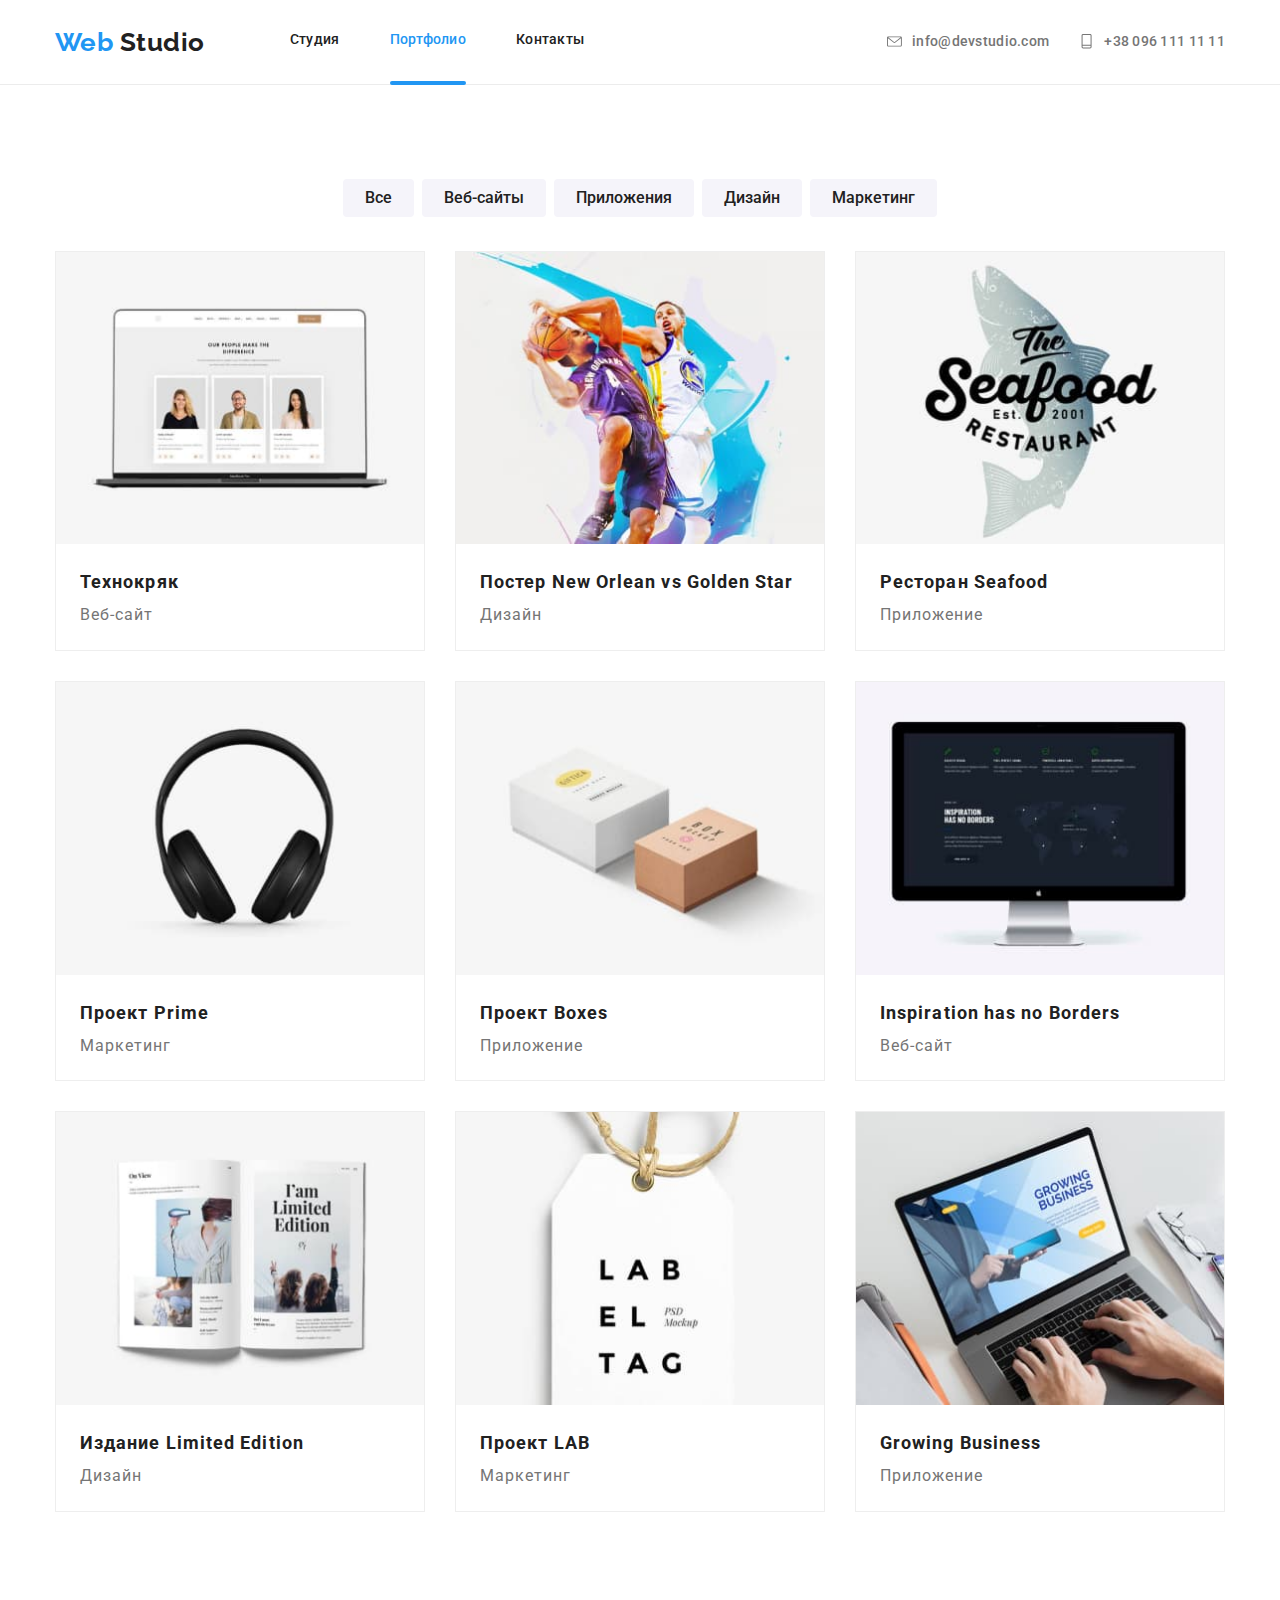
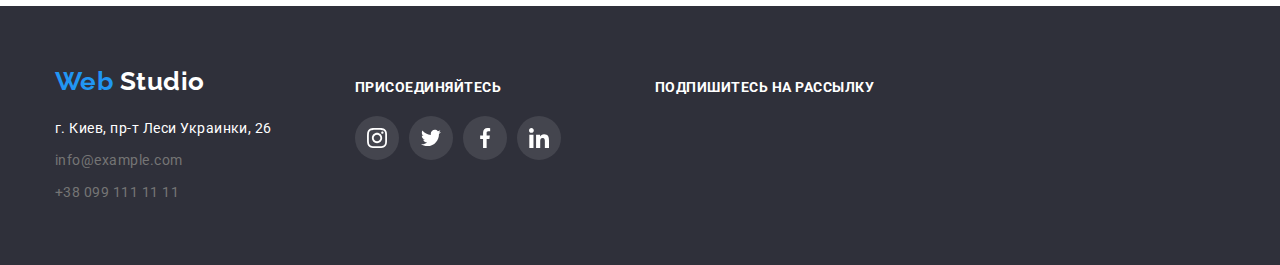
==== portfolio.html @ 61d201f2 "create repository" ====
<!DOCTYPE html>
<html lang="ru">
  <head>
    <meta charset="UTF-8" />
    <meta name="viewport" content="width=device-width, initial-scale=1.0" />
    <title>Document</title>
    <link
      href="https://fonts.googleapis.com/css2?family=Raleway:wght@700&family=Roboto:wght@400;500;700&display=swap"
      rel="stylesheet"
    />
    <link
      rel="stylesheet"
      href="https://cdnjs.cloudflare.com/ajax/libs/modern-normalize/0.6.0/modern-normalize.min.css"
    />
    <link rel="stylesheet" href="./css/styles.css" />
  </head>
  <body class="page">
    <header>
      <div class="container header">
        <a href="./index.html" class="logo">
          Web <span class="logo-color">Studio</span></a
        >
        <nav class="header-nav">
          <ul class="site-nav">
            <li class="item">
              <a href="./index.html" class="link">Студия</a>
            </li>
            <li class="item">
              <a href="./portfolio.html" class="link link-current">Портфолио</a>
            </li>
            <li class="item"><a href="" class="link">Контакты</a></li>
          </ul>
        </nav>
        <ul class="auth-nav">
          <li class="adress">
            <a href="info@devstudio.com" class="adress-link">
              <svg class="svg-item-envelop">
                <use href="./sprite/symb.svg#icon-envelope"></use>
              </svg>
              info@devstudio.com</a
            >
          </li>
          <li class="adress">
            <a href="tel:+380961111111" class="adress-link">
              <svg class="svg-item-envelop">
                <use href="./sprite/symb.svg#icon-telephone"></use>
              </svg>
              +38 096 111 11 11</a
            >
          </li>
        </ul>
      </div>
    </header>
    <main>
      <section class="section portfolio-page">
        <div class="container portfolio-container">
          <h1 class="portfolio-main-title">Портфолио</h1>
          <ul class="button-list">
            <li class="button-item">
              <button class="button-portfolio" type="button">Все</button>
            </li>
            <li class="button-item">
              <button class="button-portfolio" type="button">Веб-сайты</button>
            </li>
            <li class="button-item">
              <button class="button-portfolio" type="button">Приложения</button>
            </li>
            <li class="button-item">
              <button class="button-portfolio" type="button">Дизайн</button>
            </li>
            <li class="button-item">
              <button class="button-portfolio" type="button">Маркетинг</button>
            </li>
          </ul>
          <ul class="portfolio-list">
            <li class="portfolio-item">
              <a href="" class="portfolio-links">
                <div class="image-wrap">
                  <img src="./img/portfolio1.jpg" alt="" width="370" />
                  <p class="portfolio-text-accent">
                    Технокряк это современная площадка распространения
                    коронавируса. Компании используют эту платформу для
                    цифрового шпионажа и атак на защищённые сервера конкурентов.
                  </p>
                </div>
                <div class="portfolio-list-text">
                  <h2 class="portfolio-titles">Технокряк</h2>
                  <p class="portfolio-text">Веб-сайт</p>
                </div>
              </a>
            </li>
            <li class="portfolio-item">
              <a href="" class="portfolio-links">
                <div class="image-wrap">
                  <img src="./img/portfolio2.jpg" alt="" width="370" />
                  <p class="portfolio-text-accent">
                    Технокряк это современная площадка распространения
                    коронавируса. Компании используют эту платформу для
                    цифрового шпионажа и атак на защищённые сервера конкурентов.
                  </p>
                </div>
                <div class="portfolio-list-text">
                  <h2 class="portfolio-titles">
                    Постер New Orlean vs Golden Star
                  </h2>
                  <p class="portfolio-text">Дизайн</p>
                </div>
              </a>
            </li>
            <li class="portfolio-item">
              <a href="" class="portfolio-links">
                <div class="image-wrap">
                  <img src="./img/portfolio3.jpg" alt="" width="370" />
                  <p class="portfolio-text-accent">
                    Технокряк это современная площадка распространения
                    коронавируса. Компании используют эту платформу для
                    цифрового шпионажа и атак на защищённые сервера конкурентов.
                  </p>
                </div>
                <div class="portfolio-list-text">
                  <h2 class="portfolio-titles">Ресторан Seafood</h2>
                  <p class="portfolio-text">Приложение</p>
                </div>
              </a>
            </li>
            <li class="portfolio-item">
              <a href="" class="portfolio-links">
                <div class="image-wrap">
                  <img src="./img/portfolio4.jpg" alt="" width="370" />
                  <p class="portfolio-text-accent">
                    Технокряк это современная площадка распространения
                    коронавируса. Компании используют эту платформу для
                    цифрового шпионажа и атак на защищённые сервера конкурентов.
                  </p>
                </div>
                <div class="portfolio-list-text">
                  <h2 class="portfolio-titles">Проект Prime</h2>
                  <p class="portfolio-text">Маркетинг</p>
                </div>
              </a>
            </li>
            <li class="portfolio-item">
              <a href="" class="portfolio-links">
                <div class="image-wrap">
                  <img src="./img/portfolio5.jpg" alt="" width="370" />
                  <p class="portfolio-text-accent">
                    Технокряк это современная площадка распространения
                    коронавируса. Компании используют эту платформу для
                    цифрового шпионажа и атак на защищённые сервера конкурентов.
                  </p>
                </div>
                <div class="portfolio-list-text">
                  <h2 class="portfolio-titles">Проект Boxes</h2>
                  <p class="portfolio-text">Приложение</p>
                </div>
              </a>
            </li>
            <li class="portfolio-item">
              <a href="" class="portfolio-links">
                <div class="image-wrap">
                  <img src="./img/portfolio6.jpg" alt="" width="370" />
                  <p class="portfolio-text-accent">
                    Технокряк это современная площадка распространения
                    коронавируса. Компании используют эту платформу для
                    цифрового шпионажа и атак на защищённые сервера конкурентов.
                  </p>
                </div>
                <div class="portfolio-list-text">
                  <h2 class="portfolio-titles">Inspiration has no Borders</h2>
                  <p class="portfolio-text">Веб-сайт</p>
                </div>
              </a>
            </li>
            <li class="portfolio-item">
              <a href="" class="portfolio-links">
                <div class="image-wrap">
                  <img src="./img/portfolio7.jpg" alt="" width="370" />
                  <p class="portfolio-text-accent">
                    Технокряк это современная площадка распространения
                    коронавируса. Компании используют эту платформу для
                    цифрового шпионажа и атак на защищённые сервера конкурентов.
                  </p>
                </div>
                <div class="portfolio-list-text">
                  <h2 class="portfolio-titles">Издание Limited Edition</h2>
                  <p class="portfolio-text">Дизайн</p>
                </div>
              </a>
            </li>
            <li class="portfolio-item">
              <a href="" class="portfolio-links">
                <div class="image-wrap">
                  <img src="./img/portfolio8.jpg" alt="" width="370" />
                  <p class="portfolio-text-accent">
                    Технокряк это современная площадка распространения
                    коронавируса. Компании используют эту платформу для
                    цифрового шпионажа и атак на защищённые сервера конкурентов.
                  </p>
                </div>
                <div class="portfolio-list-text">
                  <h2 class="portfolio-titles">Проект LAB</h2>
                  <p class="portfolio-text">Маркетинг</p>
                </div>
              </a>
            </li>
            <li class="portfolio-item">
              <a href="" class="portfolio-links">
                <div class="image-wrap">
                  <img src="./img/portfolio9.jpg" alt="" width="370" />
                  <p class="portfolio-text-accent">
                    Технокряк это современная площадка распространения
                    коронавируса. Компании используют эту платформу для
                    цифрового шпионажа и атак на защищённые сервера конкурентов.
                  </p>
                </div>
                <div class="portfolio-list-text">
                  <h2 class="portfolio-titles">Growing Business</h2>
                  <p class="portfolio-text">Приложение</p>
                </div>
              </a>
            </li>
          </ul>
        </div>
      </section>
    </main>
    <footer class="footer">
      <div class="container footer-blocks">
        <div class="footer-container">
          <a href="./index.html" class="logo logo-footer"
            >Web <span class="logo-color-footer">Studio</span></a
          >
          <address class="footer-nav">
            <span class="footer-title">г. Киев, пр-т Леси Украинки, 26</span>
            <br />
            <a href="info@example.com" class="footer-adress"
              >info@example.com</a
            >
            <br />
            <a href="+380991111111" class="footer-adress">+38 099 111 11 11</a>
          </address>
        </div>
        <div class="footer-secondary-block">
          <b class="footer-title uppercase">присоединяйтесь</b>
          <ul class="icon-list-footer">
            <li class="footer-list">
              <a href="#" aria-label="Instagram" class="footer-icon-link">
                <svg class="icon-social-link-footer">
                  <use
                    href="./sprite/symb.svg#icon-social-link-instagram"
                  ></use>
                </svg>
              </a>
            </li>
            <li class="footer-list">
              <a href="#" aria-label="Twitter" class="footer-icon-link">
                <svg class="icon-social-link-footer">
                  <use href="./sprite/symb.svg#icon-social-link-twitter"></use>
                </svg>
              </a>
            </li>
            <li class="footer-list">
              <a href="#" aria-label="Facebook" class="footer-icon-link">
                <svg class="icon-social-link-footer">
                  <use href="./sprite/symb.svg#icon-social-link-facebook"></use>
                </svg>
              </a>
            </li>
            <li class="footer-list">
              <a href="#" aria-label="linkedin" class="footer-icon-link">
                <svg class="icon-social-link-footer">
                  <use href="./sprite/symb.svg#icon-social-link-linkedin"></use>
                </svg>
              </a>
            </li>
          </ul>
        </div>
        <div class="footer-secondary-block">
          <b class="footer-title uppercase">Подпишитесь на рассылку</b>
        </div>
      </div>
    </footer>
  </body>
</html>
---- css/styles.css ----
:root {
  --primary-text-color: #757575;
  --title-text-color: #212121;
  --white-title-text-color: #ffffff;
  --accent-color: #2196f3;
  --footer-text-color: rgba(255, 255, 255, 0.6);
  --portfolio-button: #f5f4fa;
  --portfolio-text: #757575;
  --background-color-footer: #2f303a;
  --border-color-portfolio: #eeeeee;
  --icon-color: #afb1b8;
  --background-icon-color: rgba(255, 255, 255, 0.1);
  --background-portfolio-img: rgba(33, 150, 243, 0.9);
}

.page {
  background-color: var(--white-title-text-color);
  color: var(--primary-text-color);

  font-family: Roboto, sans-serif;
  letter-spacing: 0.03em;
}
ul {
  list-style: none;
  margin-top: 0px;
  margin-bottom: 0px;
}

img {
  display: block;
  max-width: 100%; 
  height: auto; 
}

a {
  display: block;
  text-decoration: none;
}
main {
   border-top: solid 1px #ECECEC;
}
:hover,
:focus {
  transition: 250ms cubic-bezier(0.4, 0, 0.2, 1);
}
.section-list {
  display: flex;
  padding-left: 0px;
}
.logo {
  color: var(--accent-color);
  font-family: Raleway, sans-serif;
  text-decoration: none;

  font-weight: 700;
  font-size: 26px;
  line-height: 1.19;
  margin-right: 85px;
}
.logo-color {
  color: var(--title-text-color);
}
.logo-color-footer {
  color: var(--white-title-text-color);
}
.container {
  margin-left: auto;
  margin-right: auto;
  width: 1200px;
  padding-left: 15px;
  padding-right: 15px;
}
.section {
  padding-top: 94px;
  padding-bottom: 94px;
}
.visually-hidden {
  position: absolute !important;
  clip: rect(1px 1px 1px 1px); /* IE6, IE7 */
  clip: rect(1px, 1px, 1px, 1px);
  padding: 0 !important;
  border: 0 !important;
  height: 1px !important;
  width: 1px !important;
  overflow: hidden;
}

/*site-nav*/

.container.header {
  display: flex;
  align-items: center;
}
.site-nav {
  display: flex;
  padding-left: 0px;
}
.site-nav .item:not(:last-child) {
  margin-right: 50px;
}
.site-nav .link {
  padding-top: 32px;
  padding-bottom: 32px;
  display: block;
  color: var(--title-text-color);

  letter-spacing: 0.02em;
  text-decoration: none;
  font-weight: 500;
  font-size: 14px;
  line-height: 1.14;
}
.site-nav .link:hover,
.site-nav .link:focus {
  color: var(--accent-color);
}
.site-nav .link-current {
  color: var(--accent-color);
}
.link.link-current::after {
  display: block;
  content: "";
  width: inherit;
  height: 4px;
  background-color: var(--accent-color);
  border-radius: 2px;
  position: relative;
  top: 33px;
} 
.auth-nav {
  display: flex;
  padding-left: 0px;
  margin-left: auto;
  align-items: center;
}
.auth-nav .adress:not(:last-child) {
  margin-right: 30px;
}
.auth-nav .adress-link {
  padding-top: 32px;
  padding-bottom: 32px;
  display: flex;
  color: var(--primary-text-color);
  letter-spacing: 0.02em;
  text-decoration: none;

  font-weight: 500;
  font-size: 14px;
  line-height: 1.14;
}

.svg-item-envelop {
  width: 15px;
  height: 15px;
  fill: var(--primary-text-color);
  margin-right: 10px;
}

.adress-link:hover .svg-item-envelop,
.adress-link:focus .svg-item-envelop {
  fill: var(--accent-color);
}

.adress-link:hover,
.adress-link:focus {
  color: var(--accent-color);
}
.adress-logo {
  margin-right: 10px;
}

/* main*/

.hero {
  letter-spacing: 0.06em;
  text-align: center;
  height: 600px;
  max-width: 1600px;
  margin-left: auto;
  margin-right: auto;
  display: flex;
}
.hero {
  background-image: linear-gradient(
      rgba(47, 48, 58, 0.8),
      rgba(47, 48, 58, 0.8)
    ),
    url(../img/logo-img.jpg);
  background-color: rgba(47, 48, 58, 0.8);
  background-repeat: no-repeat;
  background-position: center;
  background-size: cover;
}
.hero-block {
  max-width: 696px;
  margin: auto;
  flex-direction: column;
  align-items: center;

}
.hero .hero-title,
.hero .button {
  color: var(--white-title-text-color);
}
.hero .hero-title {
  margin-top: 0px;
  margin-bottom: 0px;
  font-weight: 900;
  font-size: 44px;
  line-height: 1.36;
  text-transform: uppercase;
  letter-spacing: 0.06em;
}
.button {
  color: var(--white-title-text-color);
  background-color: var(--accent-color);
  border: 1px solid var(--accent-color);
  margin-top: 30px;
  display: inline-block;
  text-decoration: none;
  font-weight: 700;
  font-size: 16px;
  line-height: 1.87;
  border-radius: 4px;
  padding: 10px 32px;
  min-width: 200px;
}
.button:hover,
.button:focus {
  color: var(--accent-color);
  background-color: var(--white-title-text-color);
}
.section-title {
  color: var(--title-text-color);

  font-weight: 700;
  font-size: 36px;
  line-height: 1.17;
  text-align: center;
  margin-top: 0px;
  margin-bottom: 50px;
}
.section.team-section {
  background-color: var(--portfolio-button);
}

/*advantages*/

.section.advantages {
  padding-bottom: 0px;
}
.advantages .advantages-item:not(:last-child) {
  margin-right: 30px;
}
.advantages-link {
  margin-left: auto;
  margin-right: auto;
  padding: 25px 100px;
  background-color: var(--portfolio-button);
}
.advantages .advantages-item-title {
  color: var(--title-text-color);

  margin-top: 30px;
  margin-bottom: 0px;
  font-weight: 700;
  font-size: 14px;
  line-height: 1.14;
  text-transform: uppercase;
}
.advantages-text {
  font-size: 14px;
  line-height: 1.71;
  margin-top: 10px;
  margin-bottom: 0px;
}
.advantages-item {
  width: 270px;
}
.advantages-item::before {
  display: block;
  content: "";
  height: 120px;
  background-repeat: no-repeat;
  background-position: center;
  background-color: var(--portfolio-button);
}
.advantages-item:nth-child(1)::before {
  background-image: url(../img/antenna1.svg);
}
.advantages-item:nth-child(2)::before {
  background-image: url(../img/clock1.svg);
}
.advantages-item:nth-child(3)::before {
  background-image: url(../img/diagram1.svg);
}
.advantages-item:nth-child(4)::before {
  background-image: url(../img/astronaut1.svg);
}

/*specialty*/

.specialty .specialty-item:not(:last-child) {
  margin-right: 30px;
}
.specialty-item {
  width: 370px;
  position: relative;
}
.specialty-title {
  color: var(--white-title-text-color);
  background-image: linear-gradient(
    rgba(47, 48, 58, 0.8) 80%,
    rgba(47, 48, 58, 0.8) 80%
  );

  position: absolute;
  bottom: 0px;
  width: 100% ;

  padding-top: 27px;
  padding-bottom: 27px;
  font-weight: 700;
  font-size: 14px;
  line-height: 1.14;
  text-align: center;
  text-transform: uppercase;
  margin-top: 0px;
  margin-bottom: 0px;
  
}

/*team*/

.section.team {
  background-color: var(--portfolio-button);
}
.team .team-item:not(:last-child) {
  margin-right: 30px;
}
.team-item {
  width: 270px;
  background-color: var(--white-title-text-color);
  box-shadow: 0px 2px 1px rgba(0, 0, 0, 0.2), 0px 1px 1px rgba(0, 0, 0, 0.14),
    0px 1px 3px rgba(0, 0, 0, 0.12);
  border-radius: 0px 0px 4px 4px;
}
.team-box {
  padding: 30px 32px 24px;
}
.icon-social-link {
  width: 20px;
  height: 20px;
  fill: var(--icon-color);
}
.team-link {
  width: 44px;
  height: 44px;
  background-color: var(--white-title-text-color);
  display: flex;
  align-items: center;
  justify-content: center;
  margin-right: 10px;
  border-radius: 50%;
}
.icon-list {
  padding-left: 0px;
  display: flex;
  margin-top: 16px;
  justify-content: space-between;
}
.team-title {
  color: var(--title-text-color);
  margin-bottom: 0px;
  font-weight: 500;
  font-size: 16px;
  line-height: 1.18;
  text-align: center;
}
.team-link:hover .icon-social-link,
.team-link:focus .icon-social-link {
  fill: var(--white-title-text-color);
}
.team-link:hover,
.team-link:focus {
  background-color: var(--accent-color);
}
.team-worker {
  font-size: 16px;
  line-height: 1.18;
  text-align: center;
  margin-top: 10px;
  margin-bottom: 0px;
}

/*customers*/

.icon-logo {
  fill: var(--icon-color);
  width: 88px;
  height: 45px;
}
.section-list.customers-icon {
  display: flex
  align-items: center; 
  justify-content: center; 
}
.customers .customers-item:not(:last-child) {
  margin-right: 30px;
}
.customers-link {
  width: 170px;
  height: 90px;
  display: flex;
  align-items: center; 
  justify-content: center; 
  border: solid 1px;
  color: inherit;
  border-radius: 4px;
}
.customers-link:hover,
.customers-link:focus {
  color: var(--accent-color);
}
.customers-link:hover .icon-logo,
.customers-link:focus .icon-logo {
  fill: var(--accent-color)
}

/*footer*/

.footer-container {
  display: block;
  font-size: 14px;
  line-height: 1.71;
}
.logo-footer {
  padding-bottom: 20px;
  display: block;
}
.footer {
  background-color: var(--background-color-footer);
  padding-top: 60px;
  padding-bottom: 60px;
}
.container.footer-blocks {
  display: flex;
  /* align-items: center; */
}
.footer-blocks div {
  width: calc((50% - 45px) / 2);
  margin-right: 30px;
}
.footer-blocks div:last-child {
  width: calc(50% - 15px);
  margin-right: 0px;
}
.icon-list-footer {
  padding-left: 0px;
  display: flex;
  margin-top: 20px;
}
.icon-social-link-footer {
  width: 20px;
  height: 20px;
  fill: var(--white-title-text-color);
}
.footer-icon-link {
  display: flex;
  width: 44px;
  height: 44px;
  background-color: rgba(255, 255, 255, 0.1);
  align-items: center;
  justify-content: center;
  border-radius: 50%;
}
.footer-list:not(:last-child) {
  margin-right: 10px;
}

.footer-icon-link:hover,
.footer-icon-link:focus {
  background-color: var(--accent-color);
}
.footer-adress:hover,
.footer-adress:focus {
  color: var(--accent-color);
}
.footer-nav {
  font-style: normal;
}
.footer-title {
  color: var(--white-title-text-color);
  font-size: 14px;
  line-height: 1.71;
}
.footer-title.uppercase {
  text-transform: uppercase;
  font-weight: bold;
  font-size: 14px;
  line-height: 1.14;
}
.footer-adress {
  color: var(--primary-text-color);
  font-size: 14px;
  line-height: 1.71;
  text-decoration: none;
  display: inline-block;
  margin-top: 8px;
}
.footer-secondary-block {
  padding-top: 12px;
}

/*portfolio*/

.portfolio-page {
  padding-bottom: 94px;
}
.portfolio-main-title {
  margin-top: 0px;
  margin-bottom: 0px;
  display: none;
}
.button-list {
  padding-left: 0px;
  padding-bottom: 34px;
  display: flex;
  justify-content: center;
}
.button-item:not(:last-child) {
  margin-right: 8px;
}
.button-portfolio {
  padding: 6px 22px;
  font-weight: 500;
  font-size: 16px;
  line-height: 1.62;
  color: var(--title-text-color);
  background-color: var(--portfolio-button);
  border-style: none;
  border-radius: 4px;
}
.button-portfolio:hover,
.button-portfolio:focus {
  color: var(--white-title-text-color);
  background-color: var(--accent-color);
  box-shadow: 0px 2px 2px rgba(0, 0, 0, 0.12), 0px 1px 2px rgba(0, 0, 0, 0.08),
    0px 3px 1px rgba(0, 0, 0, 0.1);
}

.button-link .button-item:not(:last-child) {
  margin-right: 8px;
}
.portfolio-list {
  padding-left: 0px;
  display: flex;
  flex-wrap: wrap;
}
.portfolio-list .portfolio-item:not(:last-child) {
  margin-right: 30px;
  margin-bottom: 30px;
}
.portfolio-list .portfolio-item:nth-child(3n) {
  margin-right: 0px;
}

.portfolio-list .portfolio-item:nth-last-child(-n + 3) {
  margin-bottom: 0px;
}

.portfolio-item {
  width: 370px;
  border: 1px solid var(--border-color-portfolio);
}
.porfolio-icon-link {
  padding: 13.8px 12px;
}
.portfolio-list-text {
  padding: 20px 24px;
}
.portfolio-titles {
  color: var(--title-text-color);

  font-weight: 700;
  font-size: 18px;
  line-height: 2;
  letter-spacing: 0.06em;
  margin-top: 0px;
  margin-bottom: 0px;
}
.portfolio-text {
  color: var(--portfolio-text);
  font-size: 16px;
  line-height: 1.87;
  letter-spacing: 0.06em;
  margin-top: 0px;
  margin-bottom: 0px;
}
.portfolio-text-accent {
  color: var(--white-title-text-color);
  /* background-color: var(--accent-color); */

  font-size: 18px;
  line-height: 1.56;
  margin-top: 0px;
  margin-bottom: 0px;
  position: absolute;
  top: 100%;
  left: 50%;
  transform: translate(-50%, 100%);
  width: 100%;
  padding: 24px;
  opacity: 0;
   transition: all 250ms cubic-bezier(0.4, 0, 0.2, 1);
}
.portfolio-item:hover,
.portfolio-item:focus {
  box-shadow: 1px 4px 6px rgba(0, 0, 0, 0.16), 0px 4px 4px rgba(0, 0, 0, 0.06),
    0px 1px 1px rgba(0, 0, 0, 0.12);
}
.portfolio-item:hover .image-wrap::before,
.portfolio-item:focus .image-wrap::before {
  opacity: 1;
  transform: translateY(0);
  transition: all 250ms cubic-bezier(0.4, 0, 0.2, 1);
}
.portfolio-item:hover .portfolio-text-accent,
.portfolio-item:focus .portfolio-text-accent {
  opacity: 1;
  top: 50%;
  transform: translate(-50%, -50%);
}
.image-wrap::before {
  content: "";
  display: block;
  width: 100%;
  height: 100%;
  background-color: var(--background-portfolio-img);
  position: absolute; 
  opacity: 0;
  transition: all 250ms cubic-bezier(0.4, 0, 0.2, 1);
  transform: translateY(100%);
}
.portfolio-links {
  text-decoration: none;
}
.image-wrap {
  position: relative;
  overflow: hidden;
}
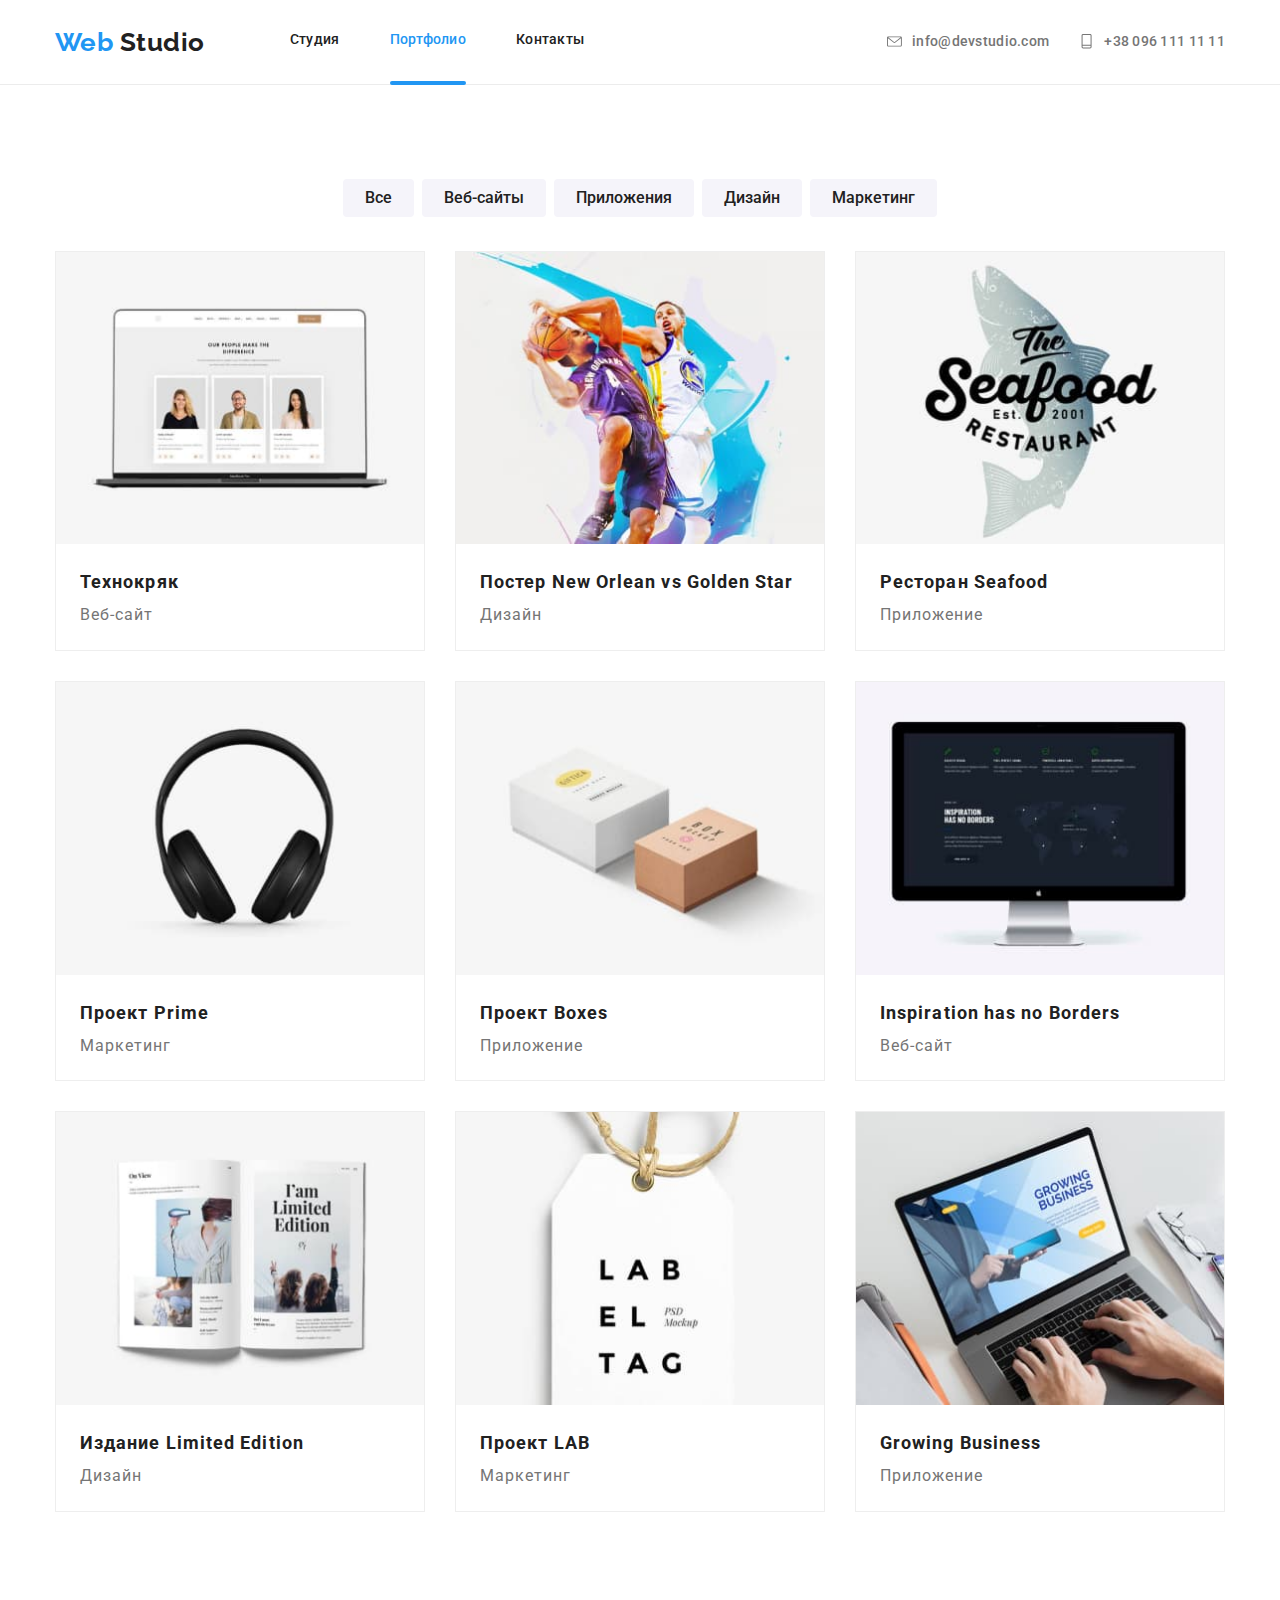
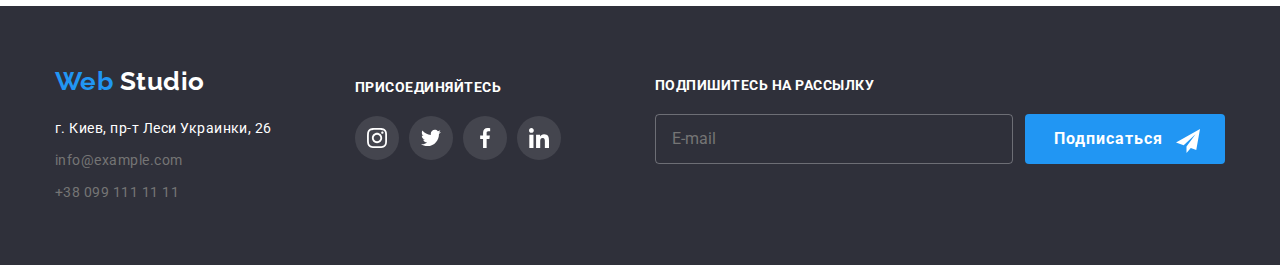
==== commit a78999f6: "footer" ====
--- a/portfolio.html
+++ b/portfolio.html
@@ -275,7 +275,23 @@
           </ul>
         </div>
         <div class="footer-secondary-block">
-          <b class="footer-title uppercase">Подпишитесь на рассылку</b>
+          <form class="form-footer">
+            <b class="footer-title uppercase">Подпишитесь на рассылку</b>
+            <!-- <label for="mail"></label>Почта</label> -->
+            <div class="footer-form-position">
+              <input
+                class="input-footer"
+                type="email"
+                name="mail"
+                id="mail"
+                placeholder="E-mail"
+              />
+              <button type="submit" class="button-footer">Подписаться</button>
+              <svg class="icon-telegram">
+                <use href="./sprite/symb.svg#icon-telegram"></use>
+              </svg>
+            </div>
+          </form>
         </div>
       </div>
     </footer>
--- a/css/styles.css
+++ b/css/styles.css
@@ -11,6 +11,8 @@
   --icon-color: #afb1b8;
   --background-icon-color: rgba(255, 255, 255, 0.1);
   --background-portfolio-img: rgba(33, 150, 243, 0.9);
+  --background-color-button-form: #188CE8;
+  --border-botton-color: rgba(255, 255, 255, 0.3);
 }
 
 .page {
@@ -33,7 +35,7 @@
 }
 
 a {
-  display: block;
+  /* display: block; */
   text-decoration: none;
 }
 main {
@@ -418,10 +420,6 @@
   color: inherit;
   border-radius: 4px;
 }
-.customers-link:hover,
-.customers-link:focus {
-  color: var(--accent-color);
-}
 .customers-link:hover .icon-logo,
 .customers-link:focus .icon-logo {
   fill: var(--accent-color)
@@ -496,7 +494,7 @@
 }
 .footer-title.uppercase {
   text-transform: uppercase;
-  font-weight: bold;
+  font-weight: 700;
   font-size: 14px;
   line-height: 1.14;
 }
@@ -511,6 +509,53 @@
 .footer-secondary-block {
   padding-top: 12px;
 }
+.form-footer {
+
+}
+.input-footer {
+  display: block;
+  min-width: 358px;
+  padding-top: 15px;
+  padding-bottom: 15px;
+  padding-left: 16px;
+  border-radius: 4px;
+  background-color: inherit;
+  border: 1px solid var(--border-botton-color);
+  margin-right: 12px;
+}
+.footer-form-position {
+  display: flex;
+  justify-content: space-between;
+  position: relative;
+  
+}
+.button-footer {
+  color: var(--white-title-text-color);
+  background-color: var(--accent-color);
+  border: 1px solid var(--accent-color);
+  /* display: block; */
+  font-weight: 700;
+  font-size: 16px;
+  line-height: 1.87;
+  letter-spacing: 0.06em;
+  border-radius: 4px;
+  padding: 10px 62px 10px 29px;
+  min-width: 200px;
+  border-style: none;
+  /* margin-left: auto;
+  margin-right: auto; */
+}
+.form-footer > .footer-title {
+  display: block;
+  margin-bottom: 20px;
+}
+.icon-telegram {
+  position: absolute;
+  width: 24px;
+  right: -275px;
+  top: -48px;
+}
+
 
 /*portfolio*/
 
@@ -649,3 +694,153 @@
   position: relative;
   overflow: hidden;
 }
+
+/* form */
+p {
+ margin: 0px;
+}
+.form-main {
+ width: 528px;
+ outline: 1px solid;
+ border: 1px solid;
+ border-radius: 4px;
+ margin-left: auto;
+ margin-right: auto;
+ padding: 40px;
+ box-shadow: 0px 2px 1px rgba(0, 0, 0, 0.2), 0px 1px 1px rgba(0, 0, 0, 0.14), 0px 1px 3px rgba(0, 0, 0, 0.12);
+ position: relative;
+}
+.form-title {
+  margin-top: 0px;
+  margin-bottom: 30px;
+  font-weight: 700; 
+  font-size: 20px;
+  line-height: 1.15;
+  text-align: center;
+  color: var(--title-text-color);
+}
+.form-field {
+  margin-bottom: 28px;
+  display: flex;
+  flex-direction: column;
+  position: relative;
+  border: 1px solid rgba(33, 33, 33, 0.2);
+}
+/* .form-field .input {
+  width: 100%;
+  padding-top: 12px;
+  padding-bottom: 12px;
+  border-radius: 4px; */
+}
+
+.form-comment {
+  margin-top: 0px;
+  margin-bottom: 20px;
+  
+}
+
+.comment {
+  padding: 12px 16px;
+  width: 100%;
+  border-radius: 4px;
+  resize: none;
+  border: 1px solid rgba(33, 33, 33, 0.2);
+}
+.checkbox input[type="checkbox"] {
+  width: 16px;
+  height: 15px;
+  margin-bottom: 30px;
+}
+.checkbox-label {
+  font-size: 14px;
+line-height: 1.71;
+}
+.button-form {
+  color: var(--white-title-text-color);
+  background-color: var(--accent-color);
+  border: 1px solid var(--accent-color);
+  display: block;
+  font-weight: 700;
+  font-size: 16px;
+  line-height: 1.87;
+  letter-spacing: 0.06em;
+  border-radius: 4px;
+  padding: 10px;
+  min-width: 200px;
+  margin-left: auto;
+  margin-right: auto;
+  border-style: none;
+
+}
+.button-form:hover,
+.button-form:focus {
+  color: var(--accent-color);
+  background-color: var(--background-color-button-form);
+  box-shadow: 0px 4px 4px rgba(0, 0, 0, 0.15);  
+}
+.form-input:focus + .form-label,
+.form-input:not(:placeholder-shown) + .form-label {
+  color: var(--accent-color);
+  transform: translateY(-50px) translateX(-30px);
+  /* border: var(--accent-color); */
+  
+}
+.form-input {
+  width: 100%;
+  padding-top: 12px;
+  padding-bottom: 12px;
+  padding-left: 42px;
+  border-radius: 4px;
+}
+.form-label {
+  position: absolute;
+  top: 50%;
+  left: 42px;
+  transform: translateY(-50%);
+  transition: transform 250ms cubic-bezier(0.4, 0, 0.2, 1);
+}
+.icon-input {
+  position: absolute;
+  width: 20px;
+  height: 80%;
+  top: 50%;
+  left: 15px;
+  transform: translateY(-50%);
+}
+.form-input:focus ~ .icon-input {
+  fill: var(--accent-color);
+}
+.checkbox-input {
+  position: absolute;
+  width: 1px;
+  height: 1px;
+  margin: -1px;
+  border: 0;
+  padding: 0;
+  clip: rect(0 0 0 0);
+  overflow: hidden;
+} 
+.checkbox-icon {
+  position: absolute;
+  width: 16px;
+  height: 15px;
+  background-color: var(--white-title-text-color);
+  margin-left: -23px;
+  margin-top: 5px;
+  border: 2px solid var(--title-text-color);
+  border-radius: 4px;
+  
+}
+.checkbox-label {
+  padding-left: 23px;
+}
+
+.checkbox-input:checked + .checkbox-icon {
+  background-color: var(--accent-color);
+  border: var(--accent-color);
+}
+.icon-check-modal {
+  width: 100%;
+  height: 100%;
+  position: absolute;
+}
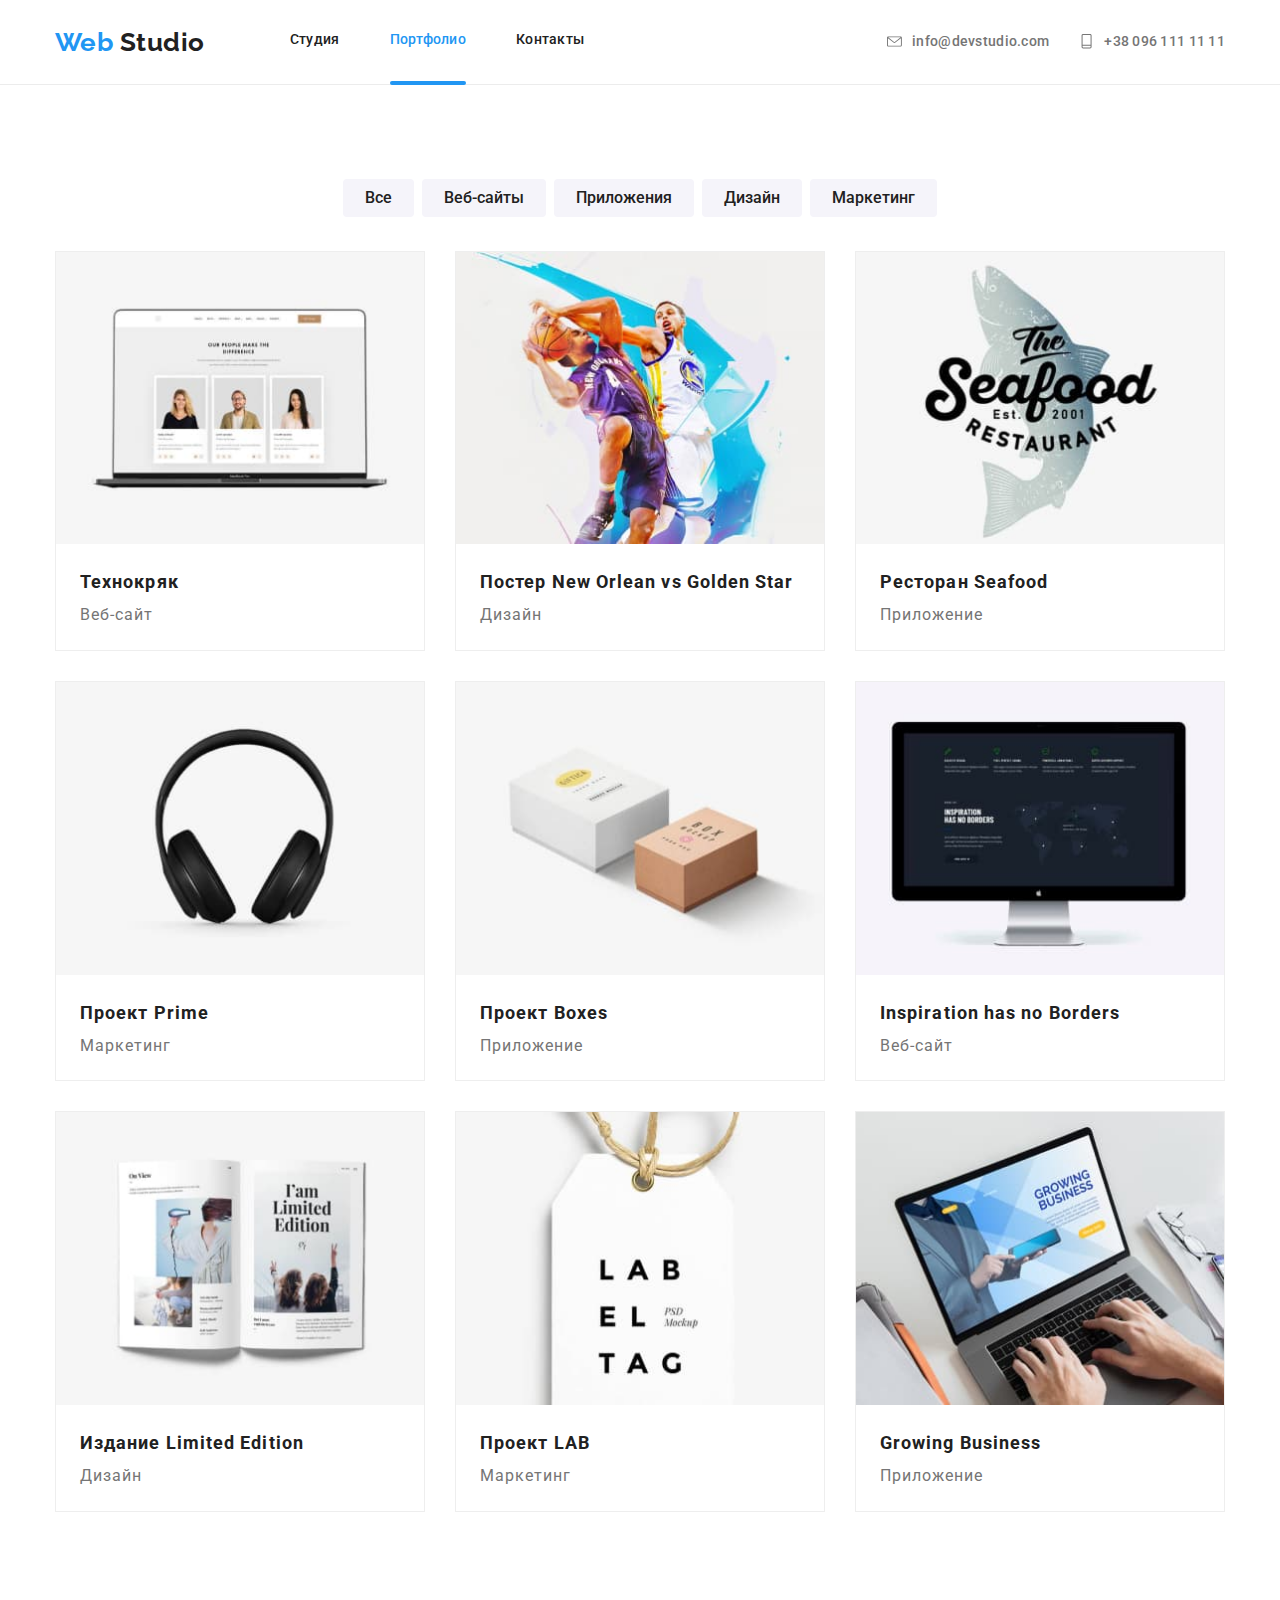
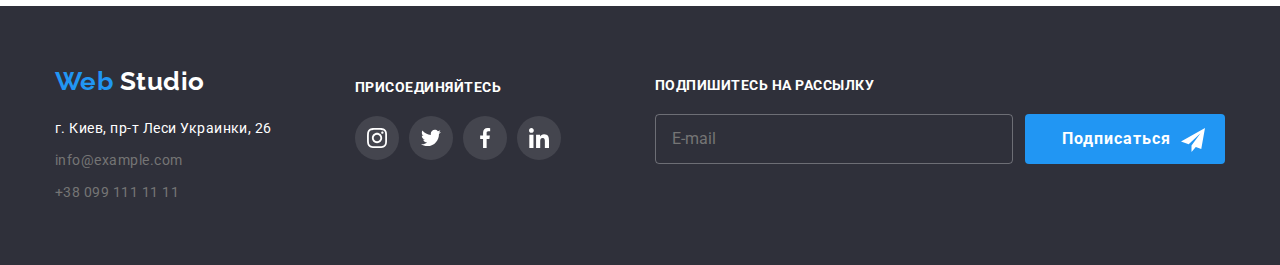
==== commit 092231a0: "d" ====
--- a/portfolio.html
+++ b/portfolio.html
@@ -286,10 +286,12 @@
                 id="mail"
                 placeholder="E-mail"
               />
-              <button type="submit" class="button-footer">Подписаться</button>
-              <svg class="icon-telegram">
-                <use href="./sprite/symb.svg#icon-telegram"></use>
-              </svg>
+              <button type="submit" class="button-footer">
+                Подписаться
+                <svg class="icon-telegram">
+                  <use href="./sprite/symb.svg#icon-telegram"></use>
+                </svg>
+              </button>
             </div>
           </form>
         </div>
--- a/css/styles.css
+++ b/css/styles.css
@@ -445,11 +445,11 @@
   display: flex;
   /* align-items: center; */
 }
-.footer-blocks div {
+.footer-blocks > div {
   width: calc((50% - 45px) / 2);
   margin-right: 30px;
 }
-.footer-blocks div:last-child {
+.footer-blocks > div:last-child {
   width: calc(50% - 15px);
   margin-right: 0px;
 }
@@ -511,10 +511,11 @@
 }
 .form-footer {
 
-}
+} 
 .input-footer {
   display: block;
-  min-width: 358px;
+  max-width: 358px;
+  width: 100%;
   padding-top: 15px;
   padding-bottom: 15px;
   padding-left: 16px;
@@ -522,10 +523,10 @@
   background-color: inherit;
   border: 1px solid var(--border-botton-color);
   margin-right: 12px;
+  color: var(--footer-text-color);
 }
 .footer-form-position {
   display: flex;
-  justify-content: space-between;
   position: relative;
   
 }
@@ -533,27 +534,25 @@
   color: var(--white-title-text-color);
   background-color: var(--accent-color);
   border: 1px solid var(--accent-color);
-  /* display: block; */
   font-weight: 700;
   font-size: 16px;
   line-height: 1.87;
   letter-spacing: 0.06em;
   border-radius: 4px;
-  padding: 10px 62px 10px 29px;
+  padding: 10px 12px 10px 29px;
   min-width: 200px;
   border-style: none;
-  /* margin-left: auto;
-  margin-right: auto; */
 }
 .form-footer > .footer-title {
   display: block;
   margin-bottom: 20px;
 }
 .icon-telegram {
-  position: absolute;
+  /* position: absolute; */
   width: 24px;
-  right: -275px;
-  top: -48px;
+  height: 24px ;
+  vertical-align: middle;
+  margin-left: 5px;
 }
 
 
@@ -696,20 +695,24 @@
 }
 
 /* form */
-p {
- margin: 0px;
-}
+
 .form-main {
- width: 528px;
- outline: 1px solid;
- border: 1px solid;
- border-radius: 4px;
- margin-left: auto;
- margin-right: auto;
- padding: 40px;
- box-shadow: 0px 2px 1px rgba(0, 0, 0, 0.2), 0px 1px 1px rgba(0, 0, 0, 0.14), 0px 1px 3px rgba(0, 0, 0, 0.12);
- position: relative;
-}
+  max-width: 528px;
+  border-radius: 4px;
+  margin-left: auto;
+  margin-right: auto;
+  padding: 40px;
+  box-shadow: 0px 2px 1px rgba(0, 0, 0, 0.2), 0px 1px 1px rgba(0, 0, 0, 0.14), 0px 1px 3px rgba(0, 0, 0, 0.12);
+  position: relative;
+  background-color: var(--white-title-text-color);
+   rgba(0, 0, 0, 0.2);
+
+  position: absolute;
+  top: 222px;
+  transform: translateX(169%);
+  /* opacity: 0; */
+}
+
 .form-title {
   margin-top: 0px;
   margin-bottom: 30px;
@@ -724,27 +727,18 @@
   display: flex;
   flex-direction: column;
   position: relative;
-  border: 1px solid rgba(33, 33, 33, 0.2);
-}
-/* .form-field .input {
-  width: 100%;
-  padding-top: 12px;
-  padding-bottom: 12px;
-  border-radius: 4px; */
 }
 
 .form-comment {
   margin-top: 0px;
   margin-bottom: 20px;
-  
-}
-
+} 
 .comment {
   padding: 12px 16px;
   width: 100%;
   border-radius: 4px;
   resize: none;
-  border: 1px solid rgba(33, 33, 33, 0.2);
+  /* border: 1px solid var(--accent-color); */
 }
 .checkbox input[type="checkbox"] {
   width: 16px;
@@ -767,6 +761,7 @@
   border-radius: 4px;
   padding: 10px;
   min-width: 200px;
+  margin-top: 30px;
   margin-left: auto;
   margin-right: auto;
   border-style: none;
@@ -781,7 +776,10 @@
 .form-input:focus + .form-label,
 .form-input:not(:placeholder-shown) + .form-label {
   color: var(--accent-color);
-  transform: translateY(-50px) translateX(-30px);
+  transform: translate(-26px, calc(-100% - 4px));
+  font-size: 12px;
+  top: 0;
+  
   /* border: var(--accent-color); */
   
 }
@@ -798,6 +796,7 @@
   left: 42px;
   transform: translateY(-50%);
   transition: transform 250ms cubic-bezier(0.4, 0, 0.2, 1);
+  
 }
 .icon-input {
   position: absolute;
@@ -844,3 +843,23 @@
   height: 100%;
   position: absolute;
 }
+.form-link {
+  color: var(--accent-color);
+  text-decoration: underline;
+}
+.form-close-icon {
+  border: 1px solid rgba(0, 0, 0, 0.1);
+  border-radius: 50%;
+  width: 30px;
+  height: 30px;
+  position: absolute;
+  top:1%;
+  right: 1%;
+}
+.icon-close {
+  width: 11px;
+  height: 11px;
+}  
+.form-close-icon:hover .icon-close {
+  fill: var(--accent-color);
+}